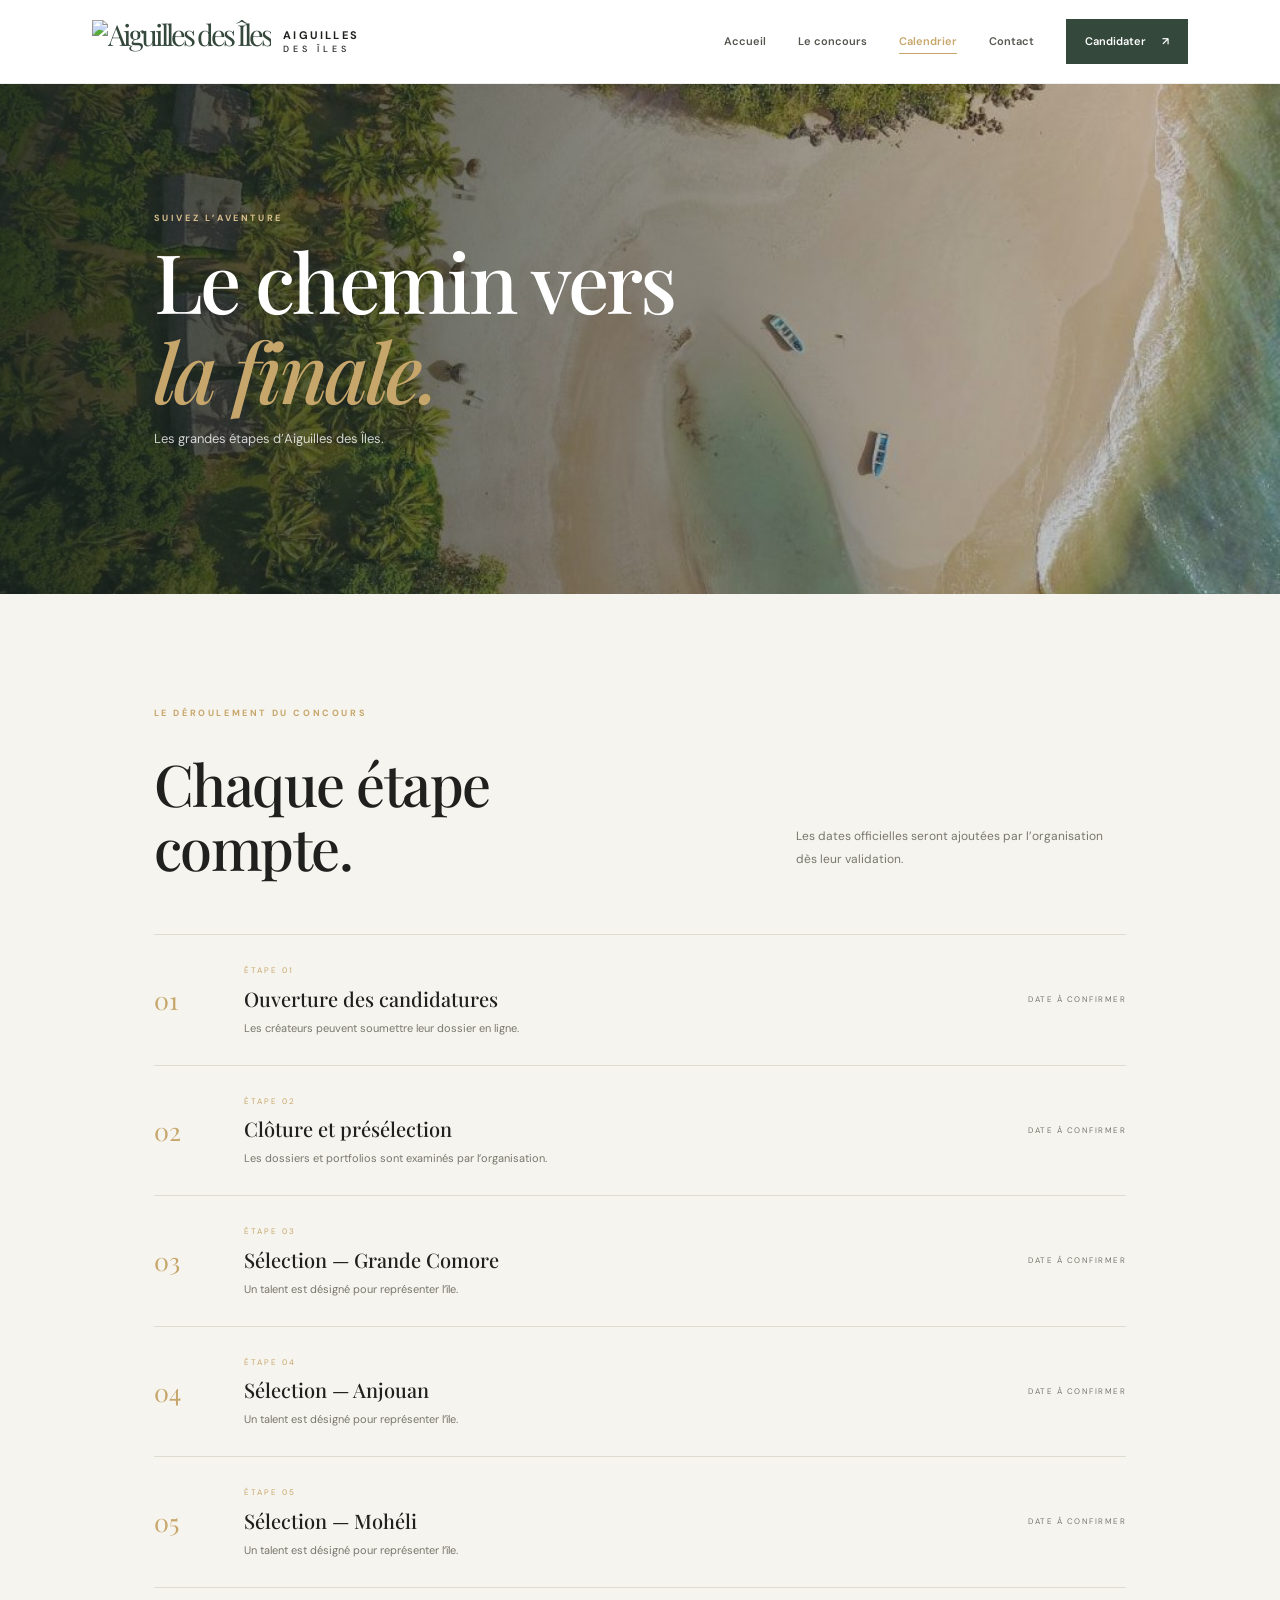
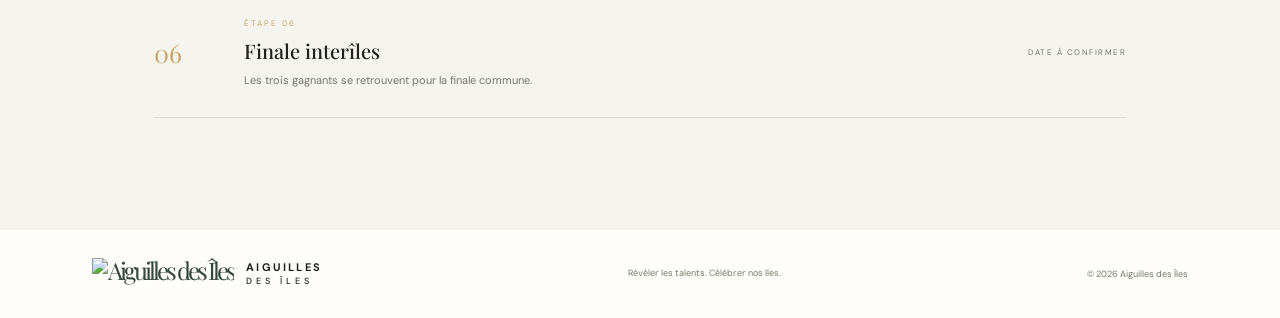
==== calendrier.html @ 20867476 "premier commit" ====
<!DOCTYPE html>
<html lang="fr">
<head>
  <meta charset="UTF-8">
  <meta name="viewport" content="width=device-width, initial-scale=1.0">
  <meta name="description" content="Aiguilles des Îles — Suivez les grandes étapes du concours : ouverture des candidatures, sélections insulaires et finale interîles.">
  <title>Calendrier | Aiguilles des Îles</title>
  <link rel="preconnect" href="https://fonts.googleapis.com">
  <link rel="preconnect" href="https://fonts.gstatic.com" crossorigin>
  <link href="https://fonts.googleapis.com/css2?family=DM+Sans:wght@400;500;600;700&family=Playfair+Display:wght@500;600;700&display=swap" rel="stylesheet">
  <link rel="stylesheet" href="css/styles.css">
  <script src="js/main.js" defer></script>
</head>
<body>
<a href="#main-content" class="skip-link">Aller au contenu principal</a>
<header class="site-header" role="banner">
  <a class="brand" href="index.html" aria-label="Aiguilles des Îles - Accueil">
    <span class="brand-mark" aria-hidden="true"><img src="assets/images/Logo aiguille des îles .png" alt="Aiguilles des Îles"></span>
    <span class="brand-name">AIGUILLES <small>DES ÎLES</small></span>
  </a>
  <button class="menu-toggle" aria-label="Ouvrir le menu" aria-expanded="false" aria-controls="main-nav">
    <span aria-hidden="true"></span><span aria-hidden="true"></span>
  </button>
  <nav class="main-nav" id="main-nav" role="navigation" aria-label="Navigation principale">
    <a href="index.html" data-page="index">Accueil</a>
    <a href="concours.html" data-page="concours">Le concours</a>
    <a href="calendrier.html" data-page="calendrier" aria-current="page">Calendrier</a>
    <a href="contact.html" data-page="contact">Contact</a>
    <a class="nav-cta" href="candidature.html" data-page="candidature">Candidater <span aria-hidden="true">↗</span></a>
  </nav>
</header>
<main id="main-content">
  <section class="page-hero page-hero-calendar" aria-labelledby="page-hero-title">
    <div class="page-hero-content reveal">
      <p class="eyebrow light">SUIVEZ L&rsquo;AVENTURE</p>
      <h1 id="page-hero-title">Le chemin vers<br><em>la finale.</em></h1>
      <p>Les grandes étapes d&rsquo;Aiguilles des Îles.</p>
    </div>
  </section>

  <section class="section-pad journey-page" aria-labelledby="timeline-title">
    <div class="section-kicker reveal">LE DÉROULEMENT DU CONCOURS</div>
    <div class="section-heading reveal">
      <h2 id="timeline-title">Chaque étape<br>compte.</h2>
      <p>Les dates officielles seront ajoutées par l&rsquo;organisation dès leur validation.</p>
    </div>
    <div class="timeline" role="list" aria-label="Étapes du concours">
      <div class="timeline-item reveal" role="listitem">
        <span class="timeline-number" aria-hidden="true">01</span>
        <div>
          <small>ÉTAPE 01</small>
          <h3>Ouverture des candidatures</h3>
          <p>Les créateurs peuvent soumettre leur dossier en ligne.</p>
        </div>
        <span class="timeline-date">DATE À CONFIRMER</span>
      </div>
      <div class="timeline-item reveal" role="listitem">
        <span class="timeline-number" aria-hidden="true">02</span>
        <div>
          <small>ÉTAPE 02</small>
          <h3>Clôture et présélection</h3>
          <p>Les dossiers et portfolios sont examinés par l&rsquo;organisation.</p>
        </div>
        <span class="timeline-date">DATE À CONFIRMER</span>
      </div>
      <div class="timeline-item reveal" role="listitem">
        <span class="timeline-number" aria-hidden="true">03</span>
        <div>
          <small>ÉTAPE 03</small>
          <h3>Sélection — Grande Comore</h3>
          <p>Un talent est désigné pour représenter l&rsquo;île.</p>
        </div>
        <span class="timeline-date">DATE À CONFIRMER</span>
      </div>
      <div class="timeline-item reveal" role="listitem">
        <span class="timeline-number" aria-hidden="true">04</span>
        <div>
          <small>ÉTAPE 04</small>
          <h3>Sélection — Anjouan</h3>
          <p>Un talent est désigné pour représenter l&rsquo;île.</p>
        </div>
        <span class="timeline-date">DATE À CONFIRMER</span>
      </div>
      <div class="timeline-item reveal" role="listitem">
        <span class="timeline-number" aria-hidden="true">05</span>
        <div>
          <small>ÉTAPE 05</small>
          <h3>Sélection — Mohéli</h3>
          <p>Un talent est désigné pour représenter l&rsquo;île.</p>
        </div>
        <span class="timeline-date">DATE À CONFIRMER</span>
      </div>
      <div class="timeline-item reveal" role="listitem">
        <span class="timeline-number" aria-hidden="true">06</span>
        <div>
          <small>ÉTAPE 06</small>
          <h3>Finale interîles</h3>
          <p>Les trois gagnants se retrouvent pour la finale commune.</p>
        </div>
        <span class="timeline-date">DATE À CONFIRMER</span>
      </div>
    </div>
  </section>
</main>
<footer class="site-footer" role="contentinfo">
  <a class="brand footer-brand" href="index.html" aria-label="Aiguilles des Îles - Accueil">
    <span class="brand-mark" aria-hidden="true"><img src="assets/images/Logo aiguille des îles .png" alt="Aiguilles des Îles"></span>
    <span class="brand-name">AIGUILLES <small>DES ÎLES</small></span>
  </a>
  <p>Révéler les talents. Célébrer nos îles.</p>
  <span class="copyright">© <span class="year" aria-live="polite"></span> Aiguilles des Îles</span>
</footer>
</body>
</html>
---- css/styles.css ----
/* ==========================================================================
   Aiguilles des Îles — Styles
   ========================================================================== */

/* --------------------------------------------------------------------------
   CSS Custom Properties (Design Tokens)
   -------------------------------------------------------------------------- */
:root {
  /* Colors */
  --color-ink: #20211e;
  --color-ink-light: #55564f;
  --color-muted: #77776e;
  --color-cream: #f6f4ee;
  --color-paper: #fffefa;
  --color-gold: #c7a66b;
  --color-gold-light: #d8bd8e;
  --color-green: #34483c;
  --color-green-dark: #242b25;
  --color-line: #dedbd1;
  --color-white: #ffffff;
  --color-success-bg: #e5eee6;
  --color-success-text: #2c5739;
  --color-error-bg: #fcecec;
  --color-error-text: #9b2c2c;
  --color-focus: #c7a66b;

  /* Transparent variants */
  --color-ink-07: rgba(32, 33, 30, 0.07);
  --color-ink-12: rgba(32, 33, 30, 0.12);
  --color-white-78: rgba(255, 255, 255, 0.78);
  --color-white-85: rgba(255, 255, 255, 0.85);
  --color-white-97: rgba(255, 255, 255, 0.97);
  --color-green-85: rgba(23, 34, 29, 0.85);
  --color-green-40: rgba(23, 34, 29, 0.40);
  --color-green-15: rgba(23, 34, 29, 0.15);
  --color-white-10: rgba(255, 255, 255, 0.10);
  --color-white-13: rgba(255, 255, 255, 0.13);
  --color-white-21: rgba(255, 255, 255, 0.21);
  --color-white-24: rgba(255, 255, 255, 0.24);
  --color-white-66: rgba(255, 255, 255, 0.66);
  --color-white-bf: rgba(255, 255, 255, 0.75);
  --color-white-c2: rgba(255, 255, 255, 0.76);
  --color-white-c7: rgba(255, 255, 255, 0.78);
  --color-white-db: rgba(255, 255, 255, 0.86);
  --color-white-d9: rgba(255, 255, 255, 0.85);
  --color-black-0d: rgba(0, 0, 0, 0.05);
  --color-black-18: rgba(0, 0, 0, 0.09);
  --color-black-12: rgba(0, 0, 0, 0.07);

  /* Typography */
  --font-serif: "Playfair Display", Georgia, serif;
  --font-sans: "DM Sans", Arial, sans-serif;

  /* Font sizes (clamp for fluid typography) */
  --fs-eyebrow: 9px;
  --fs-body-sm: 10px;
  --fs-body: 11px;
  --fs-body-lg: 12px;
  --fs-lead: 19px;
  --fs-h3: 20px;
  --fs-h2: clamp(39px, 4.5vw, 58px);
  --fs-h1: clamp(55px, 7.2vw, 96px);
  --fs-h1-page: clamp(52px, 6.5vw, 82px);
  --fs-quote: clamp(34px, 4vw, 52px);
  --fs-brand-mark: 29px;
  --fs-brand-mark-footer: 24px;
  --fs-nav: 11px;
  --fs-button: 11px;
  --fs-form-label: 10px;
  --fs-form-input: 11px;
  --fs-copyright: 9px;
  --fs-island-meta: 8px;
  --fs-timeline-number: 25px;
  --fs-values-number: 17px;
  --fs-island-title: 25px;

  /* Spacing */
  --space-xs: 4px;
  --space-sm: 8px;
  --space-md: 12px;
  --space-lg: 16px;
  --space-xl: 20px;
  --space-2xl: 24px;
  --space-3xl: 32px;
  --space-4xl: 40px;
  --space-5xl: 48px;
  --space-6xl: 56px;
  --space-7xl: 72px;
  --space-8xl: 80px;
  --space-9xl: 96px;
  --space-10xl: 112px;

  /* Layout */
  --header-height: 84px;
  --header-height-mobile: 76px;
  --container-padding: 7.2%;
  --container-padding-mobile: 5%;
  --section-padding: 112px 12%;
  --section-padding-mobile: 85px 8%;
  --max-content-width: 680px;
  --max-page-hero-width: 650px;

  /* Transitions */
  --transition-fast: 0.2s ease;
  --transition-base: 0.25s ease;
  --transition-slow: 0.3s ease;
  --transition-reveal: 0.8s cubic-bezier(0.2, 0.7, 0.2, 1);
  --transition-image: 0.7s ease;

  /* Shadows */
  --shadow-sm: 0 2px 8px var(--color-black-0d);
  --shadow-md: 0 5px 25px var(--color-black-0d);
  --shadow-lg: 0 9px 20px var(--color-black-12);
  --shadow-nav: 0 12px 18px var(--color-black-12);

  /* Border radius */
  --radius-none: 0;
  --radius-sm: 4px;

  /* Z-index */
  --z-header: 1000;
  --z-menu-toggle: 1001;
  --z-modal: 2000;
}

/* --------------------------------------------------------------------------
   Reset & Base
   -------------------------------------------------------------------------- */
*, *::before, *::after {
  box-sizing: border-box;
}

html {
  scroll-behavior: smooth;
  scroll-padding-top: var(--header-height);
  -webkit-text-size-adjust: 100%;
}

@media (prefers-reduced-motion: reduce) {
  html {
    scroll-behavior: auto;
  }
}

body {
  margin: 0;
  color: var(--color-ink);
  background: var(--color-paper);
  font-family: var(--font-sans);
  font-size: var(--fs-body);
  line-height: 1.6;
  -webkit-font-smoothing: antialiased;
  -moz-osx-font-smoothing: grayscale;
}

img {
  max-width: 100%;
  height: auto;
  display: block;
}

a {
  color: inherit;
  text-decoration: none;
}

button {
  font-family: inherit;
  font-size: inherit;
}

input, select, textarea {
  font-family: inherit;
  font-size: inherit;
}

/* Focus styles for accessibility */
:focus-visible {
  outline: 2px solid var(--color-focus);
  outline-offset: 2px;
}

/* Skip link for accessibility */
.skip-link {
  position: absolute;
  top: -100%;
  left: 50%;
  transform: translateX(-50%);
  padding: var(--space-md) var(--space-xl);
  background: var(--color-ink);
  color: var(--color-white);
  font-weight: 600;
  z-index: 10000;
  border-radius: var(--radius-sm);
}

.skip-link:focus {
  top: var(--space-md);
}

/* --------------------------------------------------------------------------
   Typography Utilities
   -------------------------------------------------------------------------- */
.eyebrow, .section-kicker {
  font-size: var(--fs-eyebrow);
  letter-spacing: 2.6px;
  font-weight: 700;
  color: var(--color-gold);
  text-transform: uppercase;
  margin: 0 0 var(--space-sm);
}

.eyebrow.light, .section-kicker.light {
  color: var(--color-gold-light);
}

h1, h2, h3, h4, h5, h6 {
  font-family: var(--font-serif);
  font-weight: 500;
  line-height: 1.1;
  margin: 0;
}

h1 { font-size: var(--fs-h1); letter-spacing: -2.8px; }
h2 { font-size: var(--fs-h2); letter-spacing: -1.5px; margin: var(--space-md) 0; }
h3 { font-size: var(--fs-h3); }

h1 em, h2 em, h3 em, blockquote em {
  color: var(--color-gold);
  font-weight: 500;
  font-style: italic;
}

.lead {
  color: var(--color-ink);
  font: 500 var(--fs-lead)/1.6 var(--font-serif);
  margin-top: 0;
}

p {
  margin: 0 0 var(--space-lg);
  line-height: 1.9;
}

small {
  font-size: var(--fs-body-sm);
  line-height: 1.5;
}

.text-link {
  display: inline-block;
  font-size: var(--fs-nav);
  font-weight: 700;
  padding-bottom: 8px;
  border-bottom: 1px solid currentColor;
  transition: color var(--transition-base);
}

.text-link span {
  margin-left: 12px;
  transition: transform var(--transition-base);
}

.text-link:hover span {
  transform: translateX(4px);
}

.light-link { color: var(--color-white); }
.dark-link { color: var(--color-green); margin-top: var(--space-lg); }

/* --------------------------------------------------------------------------
   Buttons
   -------------------------------------------------------------------------- */
.button {
  display: inline-flex;
  align-items: center;
  justify-content: center;
  gap: var(--space-sm);
  padding: 17px 22px;
  border: 0;
  font: 600 var(--fs-button) var(--font-sans);
  cursor: pointer;
  transition: transform var(--transition-base), background var(--transition-base), box-shadow var(--transition-base);
  white-space: nowrap;
}

.button:hover {
  transform: translateY(-3px);
  box-shadow: var(--shadow-lg);
}

.button:active {
  transform: translateY(0);
}

.button-gold {
  background: var(--color-gold);
  color: #201f1a;
}

.button-gold:hover {
  background: var(--color-gold-light);
}

.button-dark {
  background: var(--color-green);
  color: var(--color-white);
}

.button-dark:hover {
  background: #2d3d34;
}

.button:disabled {
  opacity: 0.5;
  cursor: not-allowed;
  transform: none;
}

/* --------------------------------------------------------------------------
   Layout Components
   -------------------------------------------------------------------------- */
.section-pad {
  padding: var(--section-padding);
}

.container {
  width: 100%;
  max-width: 1200px;
  margin: 0 auto;
  padding: 0 var(--container-padding);
}

/* --------------------------------------------------------------------------
   Header / Navigation
   -------------------------------------------------------------------------- */
.site-header {
  height: var(--header-height);
  padding: 0 var(--container-padding);
  display: flex;
  align-items: center;
  justify-content: space-between;
  background: var(--color-white-97);
  backdrop-filter: blur(12px);
  position: fixed;
  top: 0;
  left: 0;
  right: 0;
  z-index: var(--z-header);
  border-bottom: 1px solid var(--color-ink-07);
  transition: box-shadow var(--transition-slow);
}

.site-header.scrolled {
  box-shadow: var(--shadow-md);
}

.brand {
  display: flex;
  align-items: center;
  gap: 12px;
  flex-shrink: 0;
}

.brand-mark {
  font: var(--fs-brand-mark) var(--font-serif);
  letter-spacing: -3px;
  color: var(--color-green);
  line-height: 1;
}

.brand-mark img {
  height: 44px;
  width: auto;
  display: block;
}

.brand-mark span {
  color: var(--color-gold);
  font-size: 17px;
  vertical-align: top;
  margin: 0 2px;
}

.brand-name {
  font-size: 11px;
  font-weight: 700;
  letter-spacing: 2.2px;
  line-height: 1.5;
}

.brand-name small {
  display: block;
  font-size: 9px;
  font-weight: 500;
  letter-spacing: 4px;
}

.main-nav {
  display: flex;
  align-items: center;
  gap: 32px;
  font-size: var(--fs-nav);
  font-weight: 600;
  color: var(--color-ink-light);
}

.main-nav a:not(.nav-cta) {
  transition: color var(--transition-base);
  position: relative;
}

.main-nav a:not(.nav-cta)::after {
  content: '';
  position: absolute;
  bottom: -4px;
  left: 0;
  width: 0;
  height: 1px;
  background: var(--color-gold);
  transition: width var(--transition-base);
}

.main-nav a:hover:not(.nav-cta),
.main-nav a.active:not(.nav-cta) {
  color: var(--color-gold);
}

.main-nav a:hover:not(.nav-cta)::after,
.main-nav a.active:not(.nav-cta)::after {
  width: 100%;
}

.nav-cta {
  background: var(--color-green);
  color: var(--color-white);
  padding: 14px 19px;
  border-radius: var(--radius-none);
  transition: background var(--transition-base), transform var(--transition-base), box-shadow var(--transition-base);
}

.nav-cta:hover {
  background: #2d3d34;
  transform: translateY(-2px);
  box-shadow: var(--shadow-sm);
}

.nav-cta span,
.button span {
  margin-left: 13px;
}

/* Menu toggle */
.menu-toggle {
  display: none;
  border: 0;
  background: none;
  padding: 8px;
  cursor: pointer;
  position: relative;
  z-index: var(--z-menu-toggle);
}

.menu-toggle span {
  display: block;
  width: 24px;
  height: 1.5px;
  background: var(--color-ink);
  margin: 6px 0;
  transition: all 0.3s cubic-bezier(0.4, 0, 0.2, 1);
  transform-origin: center;
}

.menu-toggle.active span:first-child {
  transform: translateY(7.5px) rotate(45deg);
}

.menu-toggle.active span:nth-child(2) {
  opacity: 0;
  transform: scaleX(0);
}

.menu-toggle.active span:last-child {
  transform: translateY(-7.5px) rotate(-45deg);
}

main {
  padding-top: var(--header-height);
}

/* --------------------------------------------------------------------------
   Hero Sections
   -------------------------------------------------------------------------- */
.hero {
  min-height: 690px;
  height: calc(100vh - var(--header-height));
  max-height: 900px;
  position: relative;
  display: flex;
  align-items: center;
  overflow: hidden;
  background: #26352d;
  color: var(--color-white);
}

.hero-home {
  background-image: linear-gradient(90deg, var(--color-green-85), var(--color-green-40) 48%, var(--color-green-15)), url("../assets/images/photo_accueil.jpg");
  background-size: cover;
  background-position: center 38%;
  background-attachment: fixed;
}

.hero-content {
  position: relative;
  z-index: 1;
  width: min(var(--max-content-width), 80%);
  margin-left: 12%;
  padding: 70px 0;
}

.hero h1 {
  margin: 28px 0 23px;
}

.hero-intro {
  max-width: 435px;
  color: var(--color-white-c7);
  font-size: 14px;
  line-height: 1.9;
}

.hero-actions {
  display: flex;
  align-items: center;
  gap: 30px;
  margin-top: 38px;
  flex-wrap: wrap;
}

.hero-note {
  position: absolute;
  left: var(--container-padding);
  bottom: 37px;
  display: flex;
  align-items: center;
  gap: 12px;
  font-size: 8px;
  letter-spacing: 2px;
  color: var(--color-white-bf);
}

.note-line {
  width: 40px;
  height: 1px;
  background: var(--color-gold);
}

.hero-index {
  position: absolute;
  right: var(--container-padding);
  bottom: 35px;
  font: 18px var(--font-serif);
}

.hero-index span {
  color: var(--color-gold);
  margin: 0 6px;
}

.scroll-cue {
  position: absolute;
  right: var(--container-padding);
  top: 50%;
  transform: translateY(-50%);
  writing-mode: vertical-rl;
  font-size: 8px;
  letter-spacing: 2px;
  color: var(--color-white-c2);
}

.scroll-cue span {
  color: var(--color-gold);
  font-size: 16px;
  margin-top: 10px;
  display: block;
}

/* Page Hero */
.page-hero {
  height: 510px;
  min-height: 430px;
  display: flex;
  align-items: center;
  position: relative;
  background-size: cover;
  background-position: center;
  color: var(--color-white);
}

.page-hero::before {
  content: "";
  position: absolute;
  inset: 0;
  background: linear-gradient(90deg, var(--color-green-85), var(--color-green-40) 65%, var(--color-green-15));
}

.page-hero-content {
  position: relative;
  margin-left: 12%;
  max-width: var(--max-page-hero-width);
}

.page-hero h1 {
  font-size: var(--fs-h1-page);
}

.page-hero-content > p:last-child {
  font-size: 13px;
  color: var(--color-white-c7);
  margin-top: var(--space-md);
}

/* Page Hero Backgrounds */
.page-hero-fashion {
  background-image: url("../assets/images/grand-comore.jpg");
}

.page-hero-calendar {
  background-image: url("../assets/images/moheli.jpg");
}

.page-hero-application {
  background-image: url("../assets/images/photo_accueil.jpg");
}

.page-hero-contact {
  background-image: url("../assets/images/anjouan.webp");
}

/* --------------------------------------------------------------------------
   Intro / Vision Section
   -------------------------------------------------------------------------- */
.intro {
  background: var(--color-cream);
}

.intro-grid {
  display: grid;
  grid-template-columns: 1fr 1fr;
  gap: 9%;
  margin-top: 25px;
  align-items: start;
}

.intro-copy {
  padding-top: 14px;
  color: var(--color-muted);
  font-size: 13px;
  line-height: 1.9;
}

.values-row {
  display: grid;
  grid-template-columns: repeat(3, 1fr);
  border-top: 1px solid var(--color-line);
  margin-top: 75px;
  padding-top: 25px;
  gap: 20px;
}

.values-row > div {
  display: grid;
  grid-template-columns: 35px 1fr;
  align-items: center;
  gap: 12px;
}

.values-row span {
  grid-row: span 2;
  color: var(--color-gold);
  font: var(--fs-values-number) var(--font-serif);
}

.values-row strong {
  font: 500 17px var(--font-serif);
}

.values-row small {
  color: var(--color-muted);
  font-size: 10px;
  margin-top: 4px;
}

/* --------------------------------------------------------------------------
   Islands Section
   -------------------------------------------------------------------------- */
.islands {
  background: var(--color-paper);
}

.section-heading {
  display: flex;
  justify-content: space-between;
  align-items: end;
  gap: 40px;
  margin-bottom: 45px;
}

.section-heading p {
  max-width: 330px;
  color: var(--color-muted);
  font-size: 12px;
  line-height: 1.9;
  margin-bottom: 8px;
}

.island-grid {
  display: grid;
  grid-template-columns: repeat(3, 1fr);
  gap: 25px;
  align-items: start;
}

.island-offset {
  margin-top: 55px;
}

.island-photo {
  height: 340px;
  background-size: cover;
  background-position: center;
  filter: saturate(0.75);
  transition: transform var(--transition-image), filter var(--transition-image);
}

.island-card {
  overflow: hidden;
}

.island-card:hover .island-photo {
  transform: scale(1.035);
  filter: saturate(1);
}

.photo-grand {
  background-image: url("../assets/images/grand-comore.jpg");
}

.photo-anjouan {
  background-image: url("../assets/images/anjouan.webp");
}

.photo-moheli {
  background-image: url("../assets/images/moheli.jpg");
}

.island-meta {
  display: flex;
  justify-content: space-between;
  color: var(--color-gold);
  font-size: var(--fs-island-meta);
  letter-spacing: 1.8px;
  margin-top: 20px;
}

.island-meta span:last-child {
  color: var(--color-muted);
}

.island-card h3 {
  font: 500 var(--fs-island-title) var(--font-serif);
  margin: 12px 0 7px;
}

.island-card p {
  font-size: 11px;
  line-height: 1.7;
  color: var(--color-muted);
  margin: 0;
}

/* --------------------------------------------------------------------------
   Quote Band
   -------------------------------------------------------------------------- */
.quote-band {
  padding: 95px 20px;
  background: var(--color-green);
  color: var(--color-white);
  text-align: center;
}

.quote-mark {
  font: 80px/0.6 var(--font-serif);
  color: var(--color-gold);
  line-height: 0.6;
}

.quote-band blockquote {
  margin: 24px 0;
  font: 500 var(--fs-quote)/1.2 var(--font-serif);
}

.quote-band > span {
  font-size: 8px;
  letter-spacing: 3px;
  color: #c9c8bd;
  display: block;
}

/* --------------------------------------------------------------------------
   Home CTA
   -------------------------------------------------------------------------- */
.home-cta {
  display: flex;
  justify-content: space-between;
  align-items: center;
  gap: 30px;
  flex-wrap: wrap;
}

.home-cta > div {
  flex: 1;
  min-width: 280px;
}

/* --------------------------------------------------------------------------
   Story Section (Concours page)
   -------------------------------------------------------------------------- */
.story-section {
  background: var(--color-cream);
}

/* --------------------------------------------------------------------------
   Requirements Section (Concours page)
   -------------------------------------------------------------------------- */
.requirements {
  display: grid;
  grid-template-columns: 1fr 1fr;
  padding: 0;
  background: var(--color-green-dark);
  color: var(--color-white);
}

.requirements-image {
  min-height: 610px;
  background: url("../assets/images/anjouan.webp") center/cover;
}

.requirements-content {
  padding: 95px 13% 80px 10%;
}

.requirements-content h2 {
  margin-top: 25px;
}

.requirements-content > p {
  color: var(--color-white-db);
  font-size: 12px;
  line-height: 1.9;
  margin: 24px 0;
}

.check-list {
  list-style: none;
  padding: 0;
  margin: 28px 0 35px;
}

.check-list li {
  padding: 12px 0;
  border-bottom: 1px solid var(--color-white-10);
  font-size: 11px;
  color: var(--color-white-db);
  display: flex;
  align-items: flex-start;
  gap: 12px;
}

.check-list li span {
  color: var(--color-gold);
  flex-shrink: 0;
  margin-top: 2px;
}

/* --------------------------------------------------------------------------
   Final Section (Concours page)
   -------------------------------------------------------------------------- */
.final-section {
  background: var(--color-paper);
}

/* --------------------------------------------------------------------------
   Journey / Calendar Page
   -------------------------------------------------------------------------- */
.journey-page {
  background: var(--color-cream);
}

.journey-page .section-heading {
  align-items: end;
  margin: 20px 0 55px;
}

.journey-page .section-heading h2 {
  margin-bottom: 0;
}

.timeline {
  border-top: 1px solid var(--color-line);
}

.timeline-item {
  display: grid;
  grid-template-columns: 65px 1fr auto;
  gap: 25px;
  align-items: center;
  padding: 26px 0;
  border-bottom: 1px solid var(--color-line);
}

.timeline-number {
  font: var(--fs-timeline-number) var(--font-serif);
  color: var(--color-gold);
}

.timeline-item small {
  color: var(--color-gold);
  font-size: 8px;
  letter-spacing: 2px;
}

.timeline-item h3 {
  font: 500 20px var(--font-serif);
  margin: 6px 0;
}

.timeline-item p {
  font-size: 11px;
  color: var(--color-muted);
  margin: 0;
}

.timeline-date {
  font-size: 8px;
  letter-spacing: 1.5px;
  color: var(--color-muted);
  white-space: nowrap;
}

/* --------------------------------------------------------------------------
   Application / Candidature Page
   -------------------------------------------------------------------------- */
.application {
  background: var(--color-paper);
  display: grid;
  grid-template-columns: 0.8fr 1.2fr;
  gap: 9%;
}

.application-heading {
  align-self: start;
}

.application-heading > p {
  font-size: 12px;
  line-height: 1.9;
  color: var(--color-muted);
  max-width: 300px;
}

.application-reminder {
  margin-top: 45px;
  padding: 22px;
  background: var(--color-cream);
  max-width: 320px;
}

.application-reminder strong {
  font: 500 18px var(--font-serif);
  display: block;
  margin-bottom: var(--space-xs);
}

.application-reminder p {
  font-size: 11px;
  color: var(--color-muted);
  line-height: 1.8;
  margin: 0;
}

.application-form,
.contact-form {
  background: var(--color-cream);
  padding: 35px;
}

.form-topline {
  display: flex;
  justify-content: space-between;
  padding-bottom: 20px;
  border-bottom: 1px solid var(--color-line);
  margin-bottom: 25px;
  color: var(--color-gold);
  font-size: 8px;
  letter-spacing: 1.8px;
  font-weight: 700;
}

.form-grid {
  display: grid;
  grid-template-columns: 1fr 1fr;
  gap: 19px 16px;
}

.form-grid label,
.contact-form label {
  display: flex;
  flex-direction: column;
  gap: 9px;
  font-size: var(--fs-form-label);
  font-weight: 700;
  color: #53544c;
}

.form-grid .full {
  grid-column: 1 / -1;
}

input, select, textarea {
  width: 100%;
  border: 1px solid var(--color-line);
  border-radius: var(--radius-none);
  background: var(--color-paper);
  padding: 13px 12px;
  color: var(--color-ink);
  font: var(--fs-form-input) var(--font-sans);
  outline: none;
  transition: border-color var(--transition-base), box-shadow var(--transition-base);
}

input:focus, select:focus, textarea:focus {
  border-color: var(--color-focus);
  box-shadow: 0 0 0 3px rgba(199, 166, 107, 0.2);
}

input:invalid:not(:placeholder-shown),
select:invalid:not(:placeholder-shown),
textarea:invalid:not(:placeholder-shown) {
  border-color: var(--color-error-text);
}

textarea {
  resize: vertical;
  min-height: 100px;
}

.upload-label small {
  font-weight: 400;
  color: var(--color-muted);
  line-height: 1.5;
  margin-top: 4px;
  display: block;
}

input[type="file"] {
  padding: 10px;
}

.consent {
  display: flex;
  gap: 10px;
  align-items: center;
  margin: 25px 0;
  color: var(--color-muted);
  font-size: 10px;
}

.consent input {
  width: auto;
  accent-color: var(--color-green);
}

.form-disclaimer {
  color: #8a887e;
  font-size: 9px;
  line-height: 1.6;
  margin: 17px 0 0;
}

.form-message {
  display: none;
  padding: 14px;
  margin-top: 18px;
  background: var(--color-success-bg);
  color: var(--color-success-text);
  font-size: 11px;
  line-height: 1.6;
  border-radius: var(--radius-sm);
}

.form-message.show {
  display: block;
}

.form-message.error {
  background: var(--color-error-bg);
  color: var(--color-error-text);
}

/* --------------------------------------------------------------------------
   Contact Page
   -------------------------------------------------------------------------- */
.contact-page {
  display: grid;
  grid-template-columns: 1fr 1fr;
  gap: 10%;
  background: var(--color-paper);
}

.contact-intro > p {
  max-width: 400px;
  color: var(--color-muted);
  font-size: 13px;
  line-height: 1.9;
}

.contact-details {
  margin-top: 45px;
  border-top: 1px solid var(--color-line);
}

.contact-details div {
  padding: 19px 0;
  border-bottom: 1px solid var(--color-line);
}

.contact-details span {
  display: block;
  font-size: 8px;
  letter-spacing: 2px;
  color: var(--color-gold);
  margin-bottom: 9px;
}

.contact-details a,
.contact-details p {
  font: 500 16px var(--font-serif);
  margin: 0;
}

.contact-details a:hover {
  color: var(--color-gold);
}

.edit-note {
  display: block;
  margin-top: 20px;
  color: #98958a;
  font-size: 9px;
}

.contact-form {
  display: flex;
  flex-direction: column;
  gap: 18px;
}

.contact-form .form-topline {
  margin-bottom: 4px;
}

.contact-form .button {
  align-self: flex-start;
}

/* --------------------------------------------------------------------------
   Footer
   -------------------------------------------------------------------------- */
.site-footer {
  padding: 28px var(--container-padding);
  display: flex;
  align-items: center;
  justify-content: space-between;
  gap: 20px;
  background: var(--color-paper);
  flex-wrap: wrap;
}

.footer-brand .brand-mark {
  font-size: var(--fs-brand-mark-footer);
}

.footer-brand .brand-mark img {
  height: 32px;
  width: auto;
  display: block;
}

.site-footer p,
.copyright {
  font-size: var(--fs-copyright);
  color: var(--color-muted);
  margin: 0;
}

/* --------------------------------------------------------------------------
   Reveal Animations
   -------------------------------------------------------------------------- */
.reveal {
  opacity: 0;
  transform: translateY(26px);
  transition: opacity var(--transition-reveal), transform var(--transition-reveal);
}

.reveal.visible {
  opacity: 1;
  transform: translateY(0);
}

.hero-content.reveal {
  transition-delay: 0.15s;
}

/* Staggered reveal for list items */
.check-list li.reveal:nth-child(1) { transition-delay: 0.05s; }
.check-list li.reveal:nth-child(2) { transition-delay: 0.1s; }
.check-list li.reveal:nth-child(3) { transition-delay: 0.15s; }
.check-list li.reveal:nth-child(4) { transition-delay: 0.2s; }

.timeline-item.reveal:nth-child(1) { transition-delay: 0.05s; }
.timeline-item.reveal:nth-child(2) { transition-delay: 0.1s; }
.timeline-item.reveal:nth-child(3) { transition-delay: 0.15s; }
.timeline-item.reveal:nth-child(4) { transition-delay: 0.2s; }
.timeline-item.reveal:nth-child(5) { transition-delay: 0.25s; }
.timeline-item.reveal:nth-child(6) { transition-delay: 0.3s; }

.island-card.reveal:nth-child(1) { transition-delay: 0.05s; }
.island-card.reveal:nth-child(2) { transition-delay: 0.15s; }
.island-card.reveal:nth-child(3) { transition-delay: 0.25s; }

.values-row > div.reveal:nth-child(1) { transition-delay: 0.05s; }
.values-row > div.reveal:nth-child(2) { transition-delay: 0.1s; }
.values-row > div.reveal:nth-child(3) { transition-delay: 0.15s; }

@media (prefers-reduced-motion: reduce) {
  *, *::before, *::after {
    scroll-behavior: auto !important;
    transition-duration: 0.01ms !important;
    animation-duration: 0.01ms !important;
  }

  .reveal {
    opacity: 1;
    transform: none;
  }
}

/* --------------------------------------------------------------------------
   Responsive
   -------------------------------------------------------------------------- */
@media (max-width: 1024px) {
  .requirements-content {
    padding: 85px 10% 70px;
  }
}

@media (max-width: 900px) {
  .site-header {
    padding: 0 var(--container-padding-mobile);
    height: var(--header-height-mobile);
  }

  .main-nav {
    position: absolute;
    top: var(--header-height-mobile);
    left: 0;
    right: 0;
    background: var(--color-paper);
    padding: 0 var(--container-padding);
    flex-direction: column;
    align-items: stretch;
    gap: 0;
    box-shadow: var(--shadow-nav);
    max-height: 0;
    overflow: hidden;
    opacity: 0;
    transition: max-height 0.4s cubic-bezier(0.4, 0, 0.2, 1), opacity 0.3s ease, padding 0.4s cubic-bezier(0.4, 0, 0.2, 1);
    padding-top: 0;
    padding-bottom: 0;
  }

  .main-nav.open {
    max-height: 400px;
    opacity: 1;
    padding-top: 22px;
    padding-bottom: 22px;
  }

  .main-nav a {
    padding: 14px 0;
    opacity: 0;
    transform: translateX(-20px);
    transition: opacity 0.3s ease, transform 0.3s ease, color var(--transition-base);
  }

  .main-nav.open a {
    opacity: 1;
    transform: translateX(0);
  }

  .main-nav.open a:nth-child(1) { transition-delay: 0.1s; }
  .main-nav.open a:nth-child(2) { transition-delay: 0.15s; }
  .main-nav.open a:nth-child(3) { transition-delay: 0.2s; }
  .main-nav.open a:nth-child(4) { transition-delay: 0.25s; }
  .main-nav.open a:nth-child(5) { transition-delay: 0.3s; }

  .main-nav .nav-cta {
    padding: 14px;
    text-align: center;
    margin-top: 10px;
    opacity: 0;
    transform: translateX(-20px);
    transition: opacity 0.3s ease 0.35s, transform 0.3s ease 0.35s, background var(--transition-base);
  }

  .main-nav.open .nav-cta {
    opacity: 1;
    transform: translateX(0);
  }

  .menu-toggle {
    display: block;
    z-index: var(--z-menu-toggle);
  }

  main {
    padding-top: var(--header-height-mobile);
  }

  .hero {
    min-height: 620px;
    height: calc(100vh - var(--header-height-mobile));
  }

  .hero-content {
    margin-left: 8%;
  }

  .section-pad {
    padding: var(--section-padding-mobile);
  }

  .requirements-content {
    padding: 75px 9%;
  }
}

@media (max-width: 768px) {
  .hero-note {
    left: 8%;
    font-size: 7px;
  }

  .hero-index {
    right: 8%;
  }

  .scroll-cue {
    right: 8%;
  }
}

@media (max-width: 650px) {
  .hero {
    min-height: 650px;
    background-attachment: scroll;
    background-position: 58% center;
  }

  .hero-content {
    width: 84%;
    margin-left: 8%;
  }

  .hero h1, .page-hero h1 {
    font-size: 57px;
  }

  .hero-actions {
    align-items: flex-start;
    flex-direction: column;
    gap: 23px;
  }

  .hero-note {
    left: 8%;
    font-size: 7px;
  }

  .scroll-cue {
    display: none;
  }

  .intro-grid,
  .requirements,
  .application,
  .contact-page {
    grid-template-columns: 1fr;
  }

  .intro-grid {
    gap: 10px;
  }

  .values-row {
    grid-template-columns: 1fr;
    gap: 20px;
    margin-top: 45px;
  }

  .values-row > div {
    grid-template-columns: 35px 1fr;
    gap: 12px;
    padding: var(--space-md);
    background: var(--color-cream);
    border-radius: var(--radius-sm);
  }

  .section-heading {
    display: block;
  }

  .section-heading p {
    margin-top: 20px;
  }

  .island-grid {
    grid-template-columns: 1fr;
    gap: 35px;
  }

  .island-offset {
    margin-top: 0;
  }

  .island-photo {
    height: 390px;
  }

  .page-hero {
    height: 440px;
  }

  .page-hero-content {
    margin-left: 8%;
    width: 84%;
  }

  .timeline-item {
    grid-template-columns: 42px 1fr;
    gap: 15px;
  }

  .timeline-date {
    grid-column: 2;
    margin-top: -8px;
  }

  .requirements-image {
    min-height: 390px;
  }

  .requirements-content {
    padding: 65px 8%;
  }

  .form-grid {
    grid-template-columns: 1fr;
  }

  .form-grid .full {
    grid-column: auto;
  }

  .application-form,
  .contact-form {
    padding: 23px 18px;
  }

  .contact-page {
    gap: 50px;
  }

  .home-cta {
    display: block;
    text-align: center;
  }

  .home-cta .button {
    margin-top: 20px;
  }

  .site-footer {
    flex-wrap: wrap;
    padding: 25px 8%;
  }

  .site-footer p {
    order: 3;
    width: 100%;
    margin: 0;
  }
}

/* --------------------------------------------------------------------------
   Print Styles
   -------------------------------------------------------------------------- */
@media print {
  .site-header,
  .menu-toggle,
  .hero-note,
  .hero-index,
  .scroll-cue,
  .button,
  .form-disclaimer,
  .application-form,
  .contact-form,
  .site-footer {
    display: none !important;
  }

  main {
    padding-top: 0;
  }

  .hero {
    min-height: auto;
    height: auto;
    background-attachment: scroll;
    color: var(--color-ink);
    background: var(--color-paper);
    page-break-inside: avoid;
  }

  .hero-home {
    background-image: none;
  }

  .page-hero {
    height: auto;
    min-height: auto;
    background-image: none !important;
    color: var(--color-ink);
    background: var(--color-paper);
  }

  .page-hero::before {
    display: none;
  }

  a {
    text-decoration: underline;
  }

  a[href^="http"]::after {
    content: " (" attr(href) ")";
    font-size: 0.8em;
    color: var(--color-muted);
  }
}
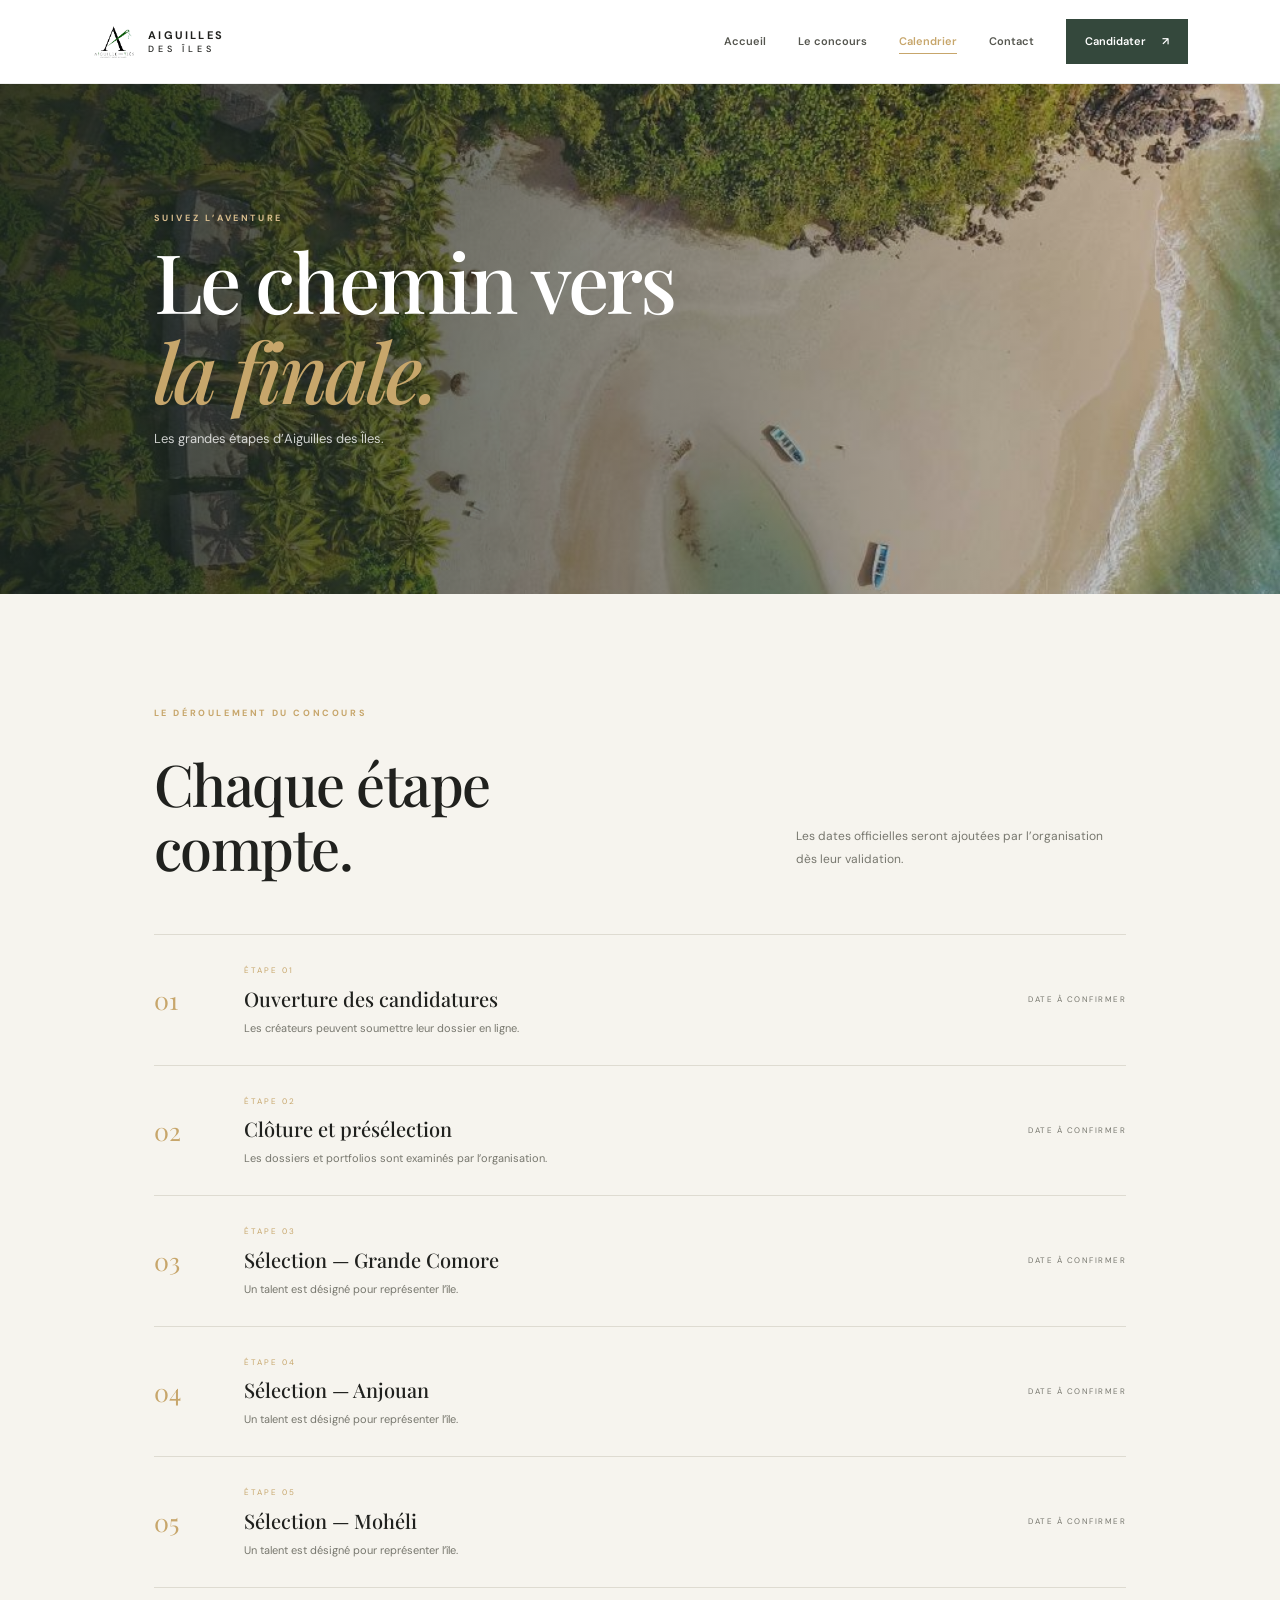
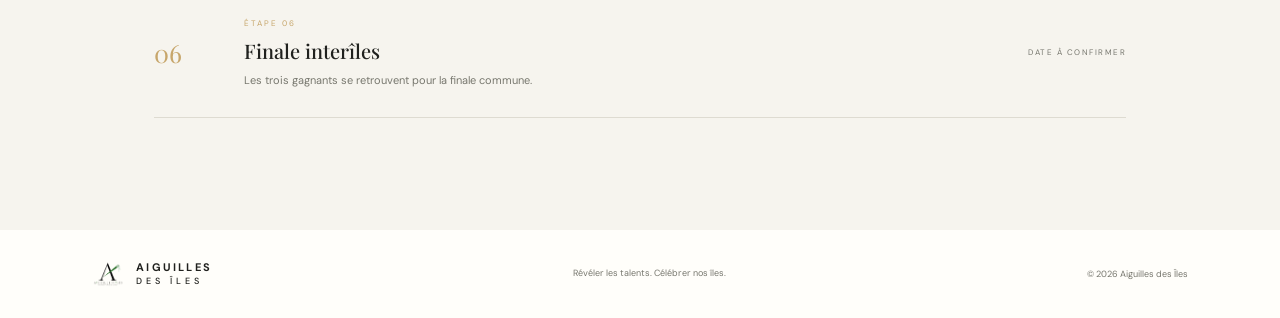
==== commit fef80c4f: "deuxieme commit" ====
--- a/calendrier.html
+++ b/calendrier.html
@@ -15,7 +15,7 @@
 <a href="#main-content" class="skip-link">Aller au contenu principal</a>
 <header class="site-header" role="banner">
   <a class="brand" href="index.html" aria-label="Aiguilles des Îles - Accueil">
-    <span class="brand-mark" aria-hidden="true"><img src="assets/images/Logo aiguille des îles .png" alt="Aiguilles des Îles"></span>
+    <span class="brand-mark" aria-hidden="true"><img src="assets/images/logo-aiguilles-iles.png" alt="Aiguilles des Îles"></span>
     <span class="brand-name">AIGUILLES <small>DES ÎLES</small></span>
   </a>
   <button class="menu-toggle" aria-label="Ouvrir le menu" aria-expanded="false" aria-controls="main-nav">
@@ -104,7 +104,7 @@
 </main>
 <footer class="site-footer" role="contentinfo">
   <a class="brand footer-brand" href="index.html" aria-label="Aiguilles des Îles - Accueil">
-    <span class="brand-mark" aria-hidden="true"><img src="assets/images/Logo aiguille des îles .png" alt="Aiguilles des Îles"></span>
+    <span class="brand-mark" aria-hidden="true"><img src="assets/images/logo-aiguilles-iles.png" alt="Aiguilles des Îles"></span>
     <span class="brand-name">AIGUILLES <small>DES ÎLES</small></span>
   </a>
   <p>Révéler les talents. Célébrer nos îles.</p>
--- a/css/styles.css
+++ b/css/styles.css
@@ -594,6 +594,7 @@
   position: relative;
   background-size: cover;
   background-position: center;
+  background-attachment: fixed;
   color: var(--color-white);
 }
 
@@ -729,6 +730,7 @@
   height: 340px;
   background-size: cover;
   background-position: center;
+  background-attachment: fixed;
   filter: saturate(0.75);
   transition: transform var(--transition-image), filter var(--transition-image);
 }
@@ -1065,6 +1067,13 @@
 
 input[type="file"] {
   padding: 10px;
+}
+
+/* Fix date input on mobile - ensure it doesn't overflow */
+input[type="date"] {
+  min-width: 0;
+  overflow: hidden;
+  text-overflow: ellipsis;
 }
 
 .consent {
@@ -1402,6 +1411,11 @@
     display: none;
   }
 
+  .page-hero,
+  .island-photo {
+    background-attachment: scroll;
+  }
+
   .intro-grid,
   .requirements,
   .application,
@@ -1486,6 +1500,21 @@
   .application-form,
   .contact-form {
     padding: 23px 18px;
+  }
+
+  /* Mobile form fixes - prevent overflow */
+  input, select, textarea {
+    max-width: 100%;
+    box-sizing: border-box;
+  }
+
+  input[type="date"] {
+    max-width: 100%;
+  }
+
+  /* Ensure file inputs don't overflow */
+  input[type="file"] {
+    max-width: 100%;
   }
 
   .contact-page {
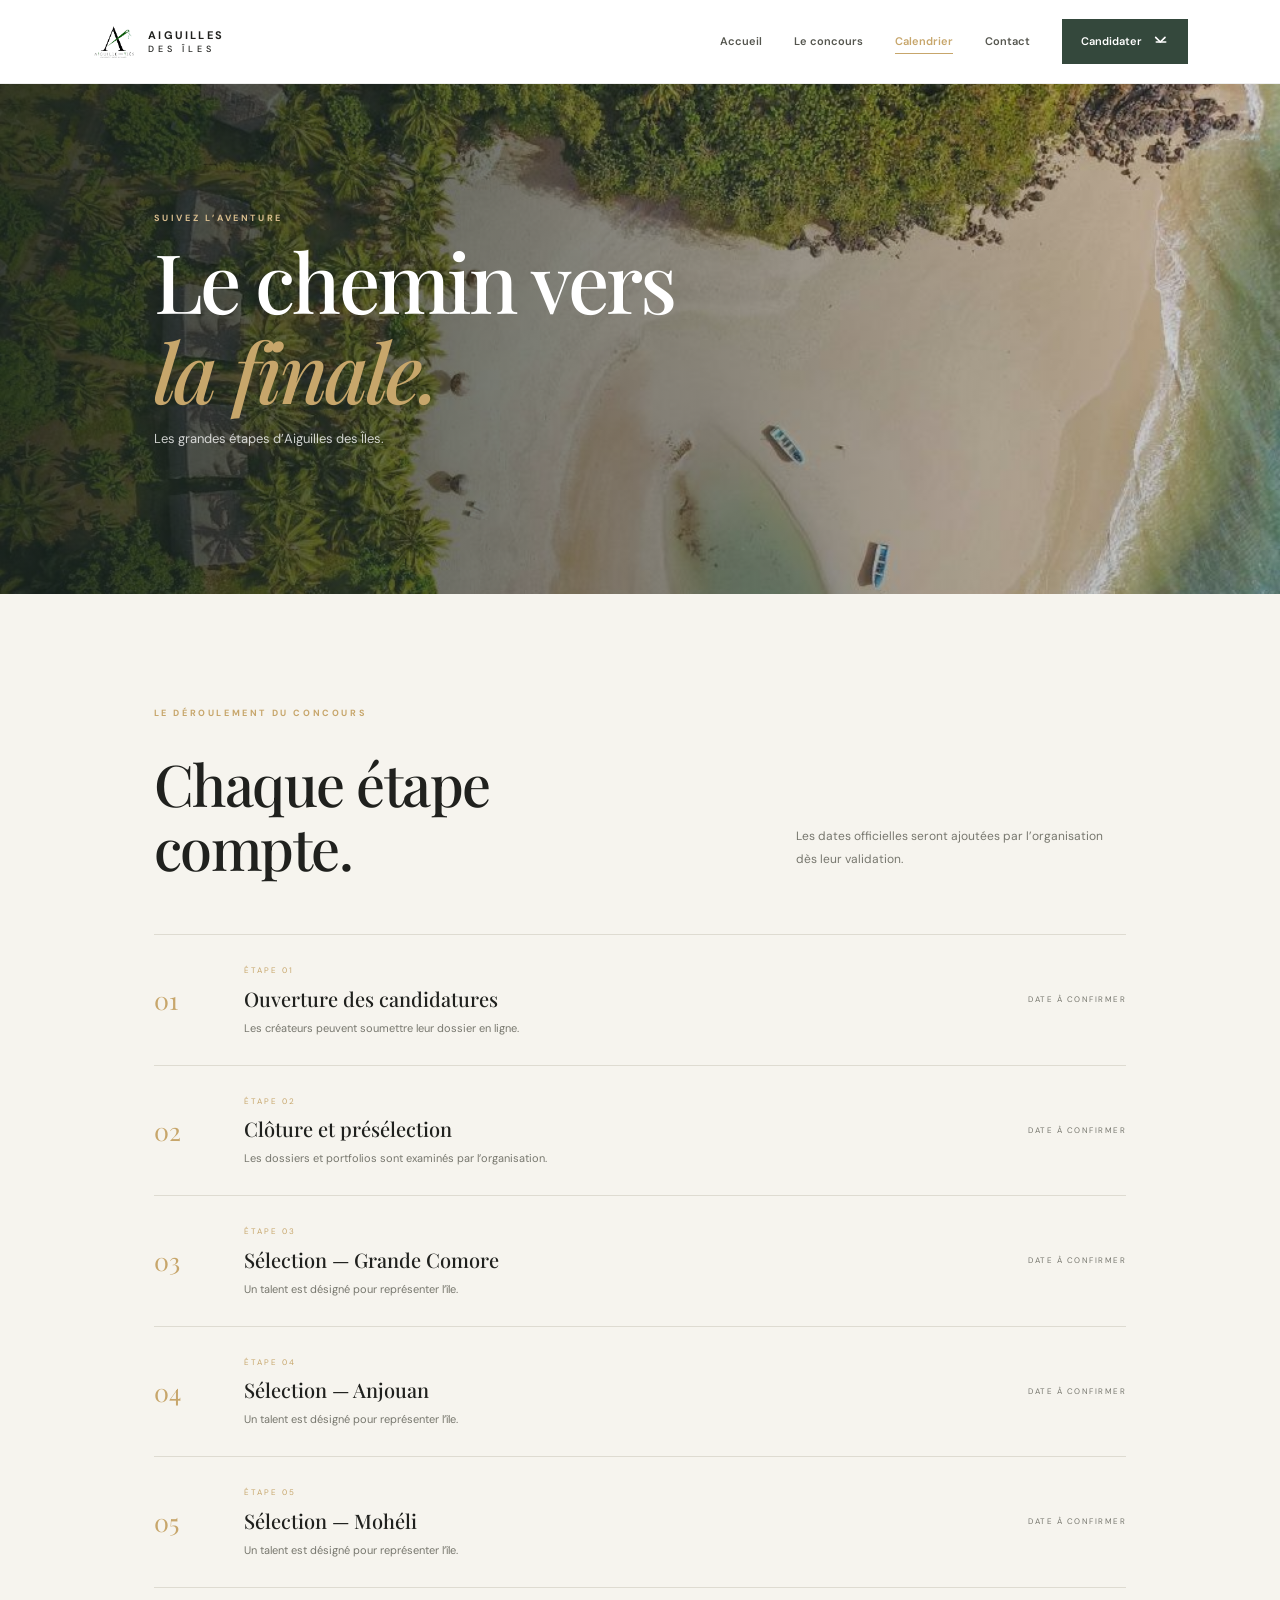
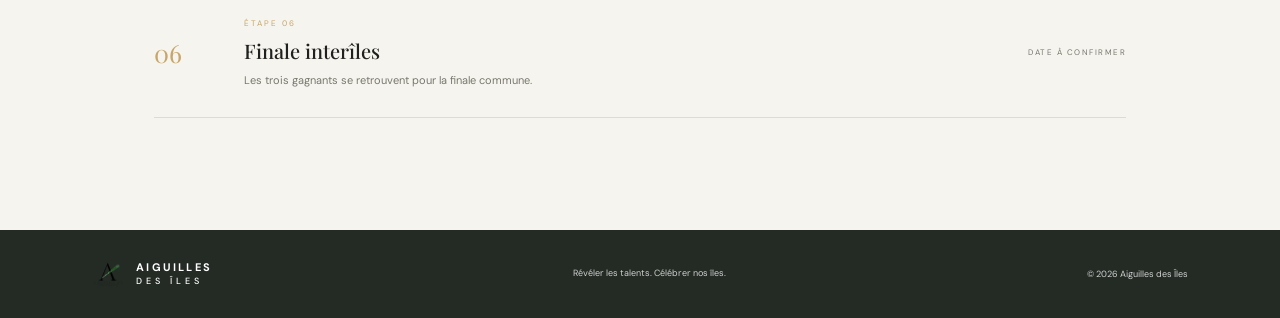
==== commit 02b0d752: "troisième commit" ====
--- a/calendrier.html
+++ b/calendrier.html
@@ -26,7 +26,7 @@
     <a href="concours.html" data-page="concours">Le concours</a>
     <a href="calendrier.html" data-page="calendrier" aria-current="page">Calendrier</a>
     <a href="contact.html" data-page="contact">Contact</a>
-    <a class="nav-cta" href="candidature.html" data-page="candidature">Candidater <span aria-hidden="true">↗</span></a>
+    <a class="nav-cta" href="candidature.html" data-page="candidature">Candidater <svg class="icon icon-arrow" aria-hidden="true" width="16" height="16" viewBox="0 0 24 24" fill="none" stroke="currentColor" stroke-width="2.5" stroke-linecap="round" stroke-linejoin="round"><path d="M18 5l-7 7-7-7"/><path d="M5 12h14"/></svg></a>
   </nav>
 </header>
 <main id="main-content">
--- a/css/styles.css
+++ b/css/styles.css
@@ -268,6 +268,37 @@
 .light-link { color: var(--color-white); }
 .dark-link { color: var(--color-green); margin-top: var(--space-lg); }
 
+/* SVG Icons */
+.icon {
+  display: inline-block;
+  vertical-align: middle;
+  flex-shrink: 0;
+}
+
+.icon-arrow {
+  margin-left: 8px;
+  transition: transform var(--transition-base);
+}
+
+.icon-down {
+  margin-left: 8px;
+  transition: transform var(--transition-base);
+}
+
+.icon-check {
+  color: var(--color-gold);
+  flex-shrink: 0;
+  margin-top: 1px;
+}
+
+.text-link:hover .icon-arrow,
+.text-link:hover .icon-down,
+.button:hover .icon-arrow,
+.button:hover .icon-down,
+.nav-cta:hover .icon-arrow {
+  transform: translateX(4px);
+}
+
 /* --------------------------------------------------------------------------
    Buttons
    -------------------------------------------------------------------------- */
@@ -1192,8 +1223,17 @@
   align-items: center;
   justify-content: space-between;
   gap: 20px;
-  background: var(--color-paper);
+  background: var(--color-green-dark);
+  color: var(--color-white);
   flex-wrap: wrap;
+}
+
+.site-footer a {
+  color: var(--color-white);
+}
+
+.site-footer a:hover {
+  color: var(--color-gold);
 }
 
 .footer-brand .brand-mark {
@@ -1209,7 +1249,7 @@
 .site-footer p,
 .copyright {
   font-size: var(--fs-copyright);
-  color: var(--color-muted);
+  color: var(--color-white-78);
   margin: 0;
 }
 
@@ -1383,7 +1423,7 @@
 @media (max-width: 650px) {
   .hero {
     min-height: 650px;
-    background-attachment: scroll;
+    background-attachment: fixed;
     background-position: 58% center;
   }
 
@@ -1413,7 +1453,7 @@
 
   .page-hero,
   .island-photo {
-    background-attachment: scroll;
+    background-attachment: fixed;
   }
 
   .intro-grid,
@@ -1510,11 +1550,29 @@
 
   input[type="date"] {
     max-width: 100%;
+    /* Fix date input overflow on mobile */
+    min-width: 0;
+    overflow: hidden;
+    text-overflow: ellipsis;
+    white-space: nowrap;
   }
 
   /* Ensure file inputs don't overflow */
   input[type="file"] {
     max-width: 100%;
+  }
+
+  /* Fix date picker specific issues on iOS Safari */
+  @supports (-webkit-appearance: none) {
+    input[type="date"]::-webkit-datetime-edit {
+      overflow: hidden;
+    }
+    input[type="date"]::-webkit-datetime-edit-fields-wrapper {
+      overflow: hidden;
+    }
+    input[type="date"]::-webkit-calendar-picker-indicator {
+      opacity: 1;
+    }
   }
 
   .contact-page {
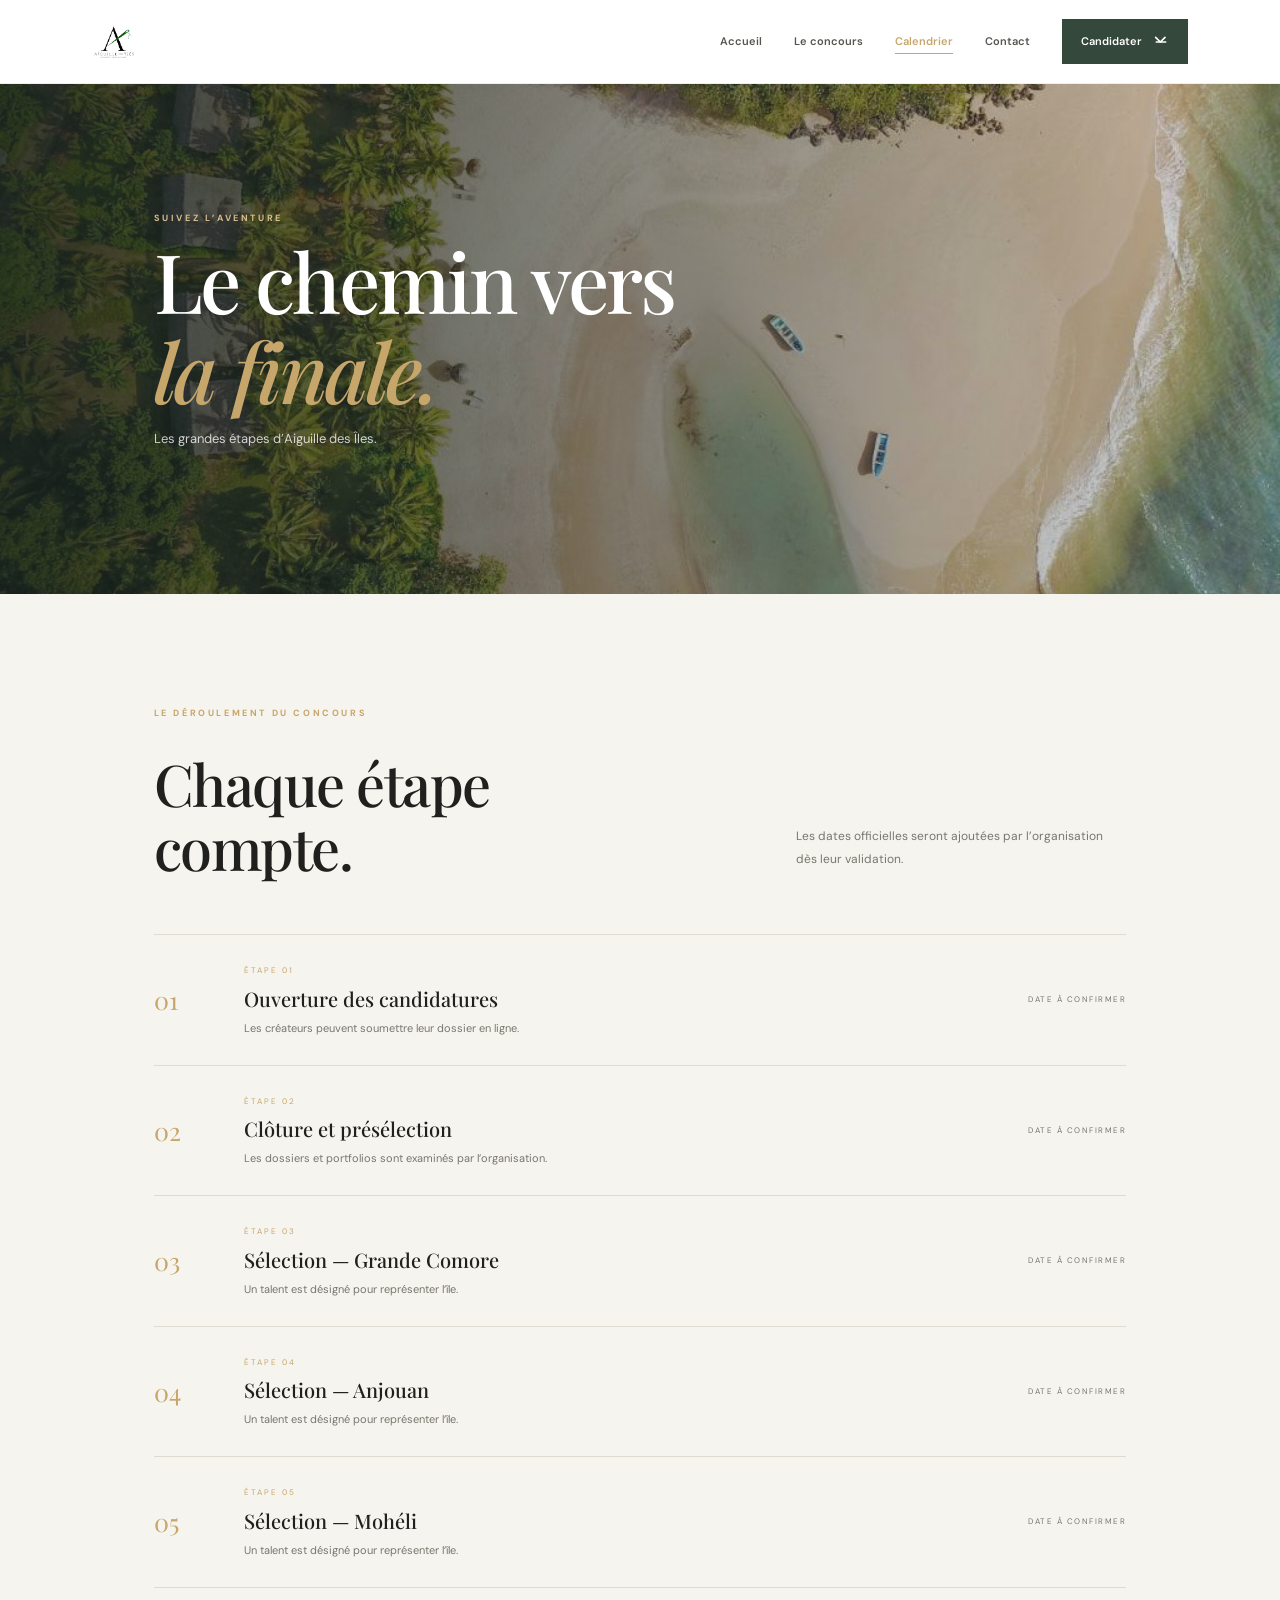
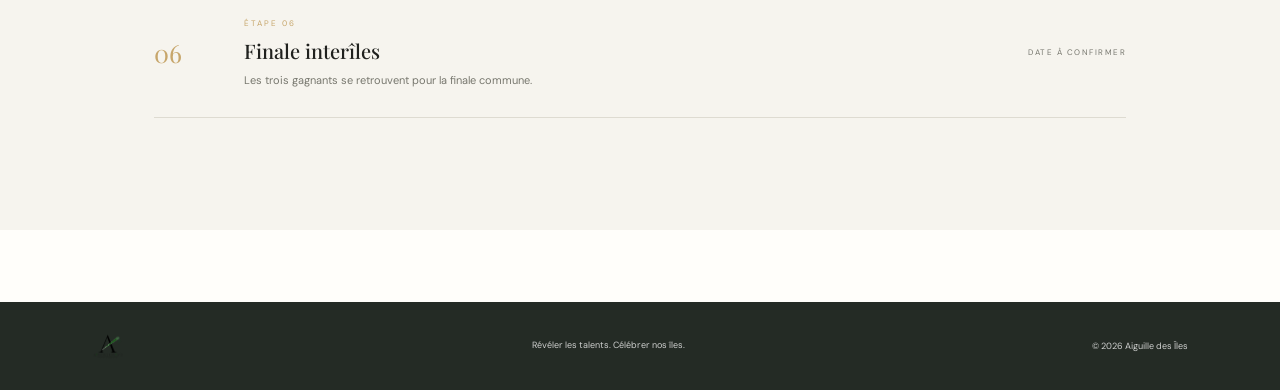
==== commit 423b7399: "7 commit" ====
--- a/calendrier.html
+++ b/calendrier.html
@@ -3,8 +3,8 @@
 <head>
   <meta charset="UTF-8">
   <meta name="viewport" content="width=device-width, initial-scale=1.0">
-  <meta name="description" content="Aiguilles des Îles — Suivez les grandes étapes du concours : ouverture des candidatures, sélections insulaires et finale interîles.">
-  <title>Calendrier | Aiguilles des Îles</title>
+  <meta name="description" content="Aiguille des Îles — Suivez les grandes étapes du concours : ouverture des candidatures, sélections insulaires et finale interîles.">
+  <title>Calendrier | Aiguille des Îles</title>
   <link rel="preconnect" href="https://fonts.googleapis.com">
   <link rel="preconnect" href="https://fonts.gstatic.com" crossorigin>
   <link href="https://fonts.googleapis.com/css2?family=DM+Sans:wght@400;500;600;700&family=Playfair+Display:wght@500;600;700&display=swap" rel="stylesheet">
@@ -16,7 +16,7 @@
 <header class="site-header" role="banner">
   <a class="brand" href="index.html" aria-label="Aiguilles des Îles - Accueil">
     <span class="brand-mark" aria-hidden="true"><img src="assets/images/logo-aiguilles-iles.png" alt="Aiguilles des Îles"></span>
-    <span class="brand-name">AIGUILLES <small>DES ÎLES</small></span>
+   
   </a>
   <button class="menu-toggle" aria-label="Ouvrir le menu" aria-expanded="false" aria-controls="main-nav">
     <span aria-hidden="true"></span><span aria-hidden="true"></span>
@@ -34,7 +34,7 @@
     <div class="page-hero-content reveal">
       <p class="eyebrow light">SUIVEZ L&rsquo;AVENTURE</p>
       <h1 id="page-hero-title">Le chemin vers<br><em>la finale.</em></h1>
-      <p>Les grandes étapes d&rsquo;Aiguilles des Îles.</p>
+      <p>Les grandes étapes d&rsquo;Aiguille des Îles.</p>
     </div>
   </section>
 
@@ -103,12 +103,12 @@
   </section>
 </main>
 <footer class="site-footer" role="contentinfo">
-  <a class="brand footer-brand" href="index.html" aria-label="Aiguilles des Îles - Accueil">
-    <span class="brand-mark" aria-hidden="true"><img src="assets/images/logo-aiguilles-iles.png" alt="Aiguilles des Îles"></span>
-    <span class="brand-name">AIGUILLES <small>DES ÎLES</small></span>
+  <a class="brand footer-brand" href="index.html" aria-label="Aiguille des Îles - Accueil">
+    <span class="brand-mark" aria-hidden="true"><img src="assets/images/logo-aiguilles-iles.png" alt="Aiguille des Îles"></span>
+    
   </a>
   <p>Révéler les talents. Célébrer nos îles.</p>
-  <span class="copyright">© <span class="year" aria-live="polite"></span> Aiguilles des Îles</span>
+  <span class="copyright">© <span class="year" aria-live="polite"></span> Aiguille des Îles</span>
 </footer>
 </body>
 </html>
--- a/css/styles.css
+++ b/css/styles.css
@@ -355,6 +355,10 @@
   padding: var(--section-padding);
 }
 
+.application.section-pad {
+  padding-bottom: calc(var(--section-padding) + var(--space-7xl));
+}
+
 .container {
   width: 100%;
   max-width: 1200px;
@@ -517,6 +521,7 @@
 
 main {
   padding-top: var(--header-height);
+  padding-bottom: var(--space-7xl);
 }
 
 /* --------------------------------------------------------------------------
@@ -535,10 +540,10 @@
 }
 
 .hero-home {
-  background-image: linear-gradient(90deg, var(--color-green-85), var(--color-green-40) 48%, var(--color-green-15)), url("../assets/images/photo_accueil.jpg");
+  background-image: linear-gradient(90deg, var(--color-green-85), var(--color-green-40) 48%, var(--color-green-15)), url("../assets/images/photo_acc.png");
   background-size: cover;
   background-position: center 38%;
-  background-attachment: fixed;
+  background-attachment: scroll;
 }
 
 .hero-content {
@@ -625,7 +630,7 @@
   position: relative;
   background-size: cover;
   background-position: center;
-  background-attachment: fixed;
+  background-attachment: scroll;
   color: var(--color-white);
 }
 
@@ -662,11 +667,13 @@
 }
 
 .page-hero-application {
-  background-image: url("../assets/images/photo_accueil.jpg");
+  background-image: url("../assets/images/IMG_6166.jpg");
+  background-position: center 35%;
 }
 
 .page-hero-contact {
-  background-image: url("../assets/images/anjouan.webp");
+  background-image: url("../assets/images/IMG_6165.jpg");
+  background-position: center 30%;
 }
 
 /* --------------------------------------------------------------------------
@@ -760,8 +767,8 @@
 .island-photo {
   height: 340px;
   background-size: cover;
-  background-position: center;
-  background-attachment: fixed;
+  background-position: center 40%;
+  background-attachment: scroll;
   filter: saturate(0.75);
   transition: transform var(--transition-image), filter var(--transition-image);
 }
@@ -989,6 +996,7 @@
   display: grid;
   grid-template-columns: 0.8fr 1.2fr;
   gap: 9%;
+  padding-bottom: var(--space-9xl);
 }
 
 .application-heading {
@@ -1007,6 +1015,7 @@
   padding: 22px;
   background: var(--color-cream);
   max-width: 320px;
+  border-left: 3px solid var(--color-gold);
 }
 
 .application-reminder strong {
@@ -1025,32 +1034,52 @@
 .application-form,
 .contact-form {
   background: var(--color-cream);
-  padding: 35px;
+  padding: 40px;
+  margin-bottom: var(--space-6xl);
+  border: 1px solid var(--color-line);
+  position: relative;
+}
+
+.application-form::before,
+.contact-form::before {
+  content: '';
+  position: absolute;
+  top: 0;
+  left: 0;
+  right: 0;
+  height: 4px;
+  background: linear-gradient(90deg, var(--color-gold), var(--color-green));
 }
 
 .form-topline {
   display: flex;
   justify-content: space-between;
+  align-items: center;
   padding-bottom: 20px;
   border-bottom: 1px solid var(--color-line);
-  margin-bottom: 25px;
+  margin-bottom: 28px;
   color: var(--color-gold);
   font-size: 8px;
   letter-spacing: 1.8px;
   font-weight: 700;
 }
 
+.form-topline span:last-child {
+  color: var(--color-muted);
+  font-weight: 500;
+}
+
 .form-grid {
   display: grid;
   grid-template-columns: 1fr 1fr;
-  gap: 19px 16px;
+  gap: 22px 18px;
 }
 
 .form-grid label,
 .contact-form label {
   display: flex;
   flex-direction: column;
-  gap: 9px;
+  gap: 10px;
   font-size: var(--fs-form-label);
   font-weight: 700;
   color: #53544c;
@@ -1063,41 +1092,70 @@
 input, select, textarea {
   width: 100%;
   border: 1px solid var(--color-line);
-  border-radius: var(--radius-none);
+  border-radius: var(--radius-sm);
   background: var(--color-paper);
-  padding: 13px 12px;
+  padding: 14px 14px;
   color: var(--color-ink);
   font: var(--fs-form-input) var(--font-sans);
   outline: none;
-  transition: border-color var(--transition-base), box-shadow var(--transition-base);
+  transition: border-color var(--transition-base), box-shadow var(--transition-base), background var(--transition-base);
+}
+
+input:hover, select:hover, textarea:hover {
+  border-color: var(--color-muted);
 }
 
 input:focus, select:focus, textarea:focus {
   border-color: var(--color-focus);
-  box-shadow: 0 0 0 3px rgba(199, 166, 107, 0.2);
+  box-shadow: 0 0 0 3px rgba(199, 166, 107, 0.25);
+  background: var(--color-white);
 }
 
 input:invalid:not(:placeholder-shown),
 select:invalid:not(:placeholder-shown),
 textarea:invalid:not(:placeholder-shown) {
   border-color: var(--color-error-text);
+  background: var(--color-error-bg);
 }
 
 textarea {
   resize: vertical;
-  min-height: 100px;
+  min-height: 110px;
+  line-height: 1.6;
+}
+
+.upload-label {
+  position: relative;
 }
 
 .upload-label small {
   font-weight: 400;
   color: var(--color-muted);
   line-height: 1.5;
-  margin-top: 4px;
+  margin-top: 6px;
   display: block;
 }
 
 input[type="file"] {
-  padding: 10px;
+  padding: 12px;
+  cursor: pointer;
+}
+
+input[type="file"]::file-selector-button {
+  background: var(--color-green);
+  color: var(--color-white);
+  border: none;
+  padding: 10px 18px;
+  margin-right: 14px;
+  font: 600 var(--fs-button) var(--font-sans);
+  border-radius: var(--radius-sm);
+  cursor: pointer;
+  transition: background var(--transition-base), transform var(--transition-base);
+}
+
+input[type="file"]::file-selector-button:hover {
+  background: #2d3d34;
+  transform: translateY(-1px);
 }
 
 /* Fix date input on mobile - ensure it doesn't overflow */
@@ -1110,42 +1168,64 @@
 .consent {
   display: flex;
   gap: 10px;
-  align-items: center;
-  margin: 25px 0;
+  align-items: flex-start;
+  margin: 30px 0;
   color: var(--color-muted);
   font-size: 10px;
+  line-height: 1.5;
 }
 
 .consent input {
   width: auto;
+  min-width: 18px;
+  height: 18px;
   accent-color: var(--color-green);
+  margin-top: 2px;
+  flex-shrink: 0;
 }
 
 .form-disclaimer {
   color: #8a887e;
   font-size: 9px;
   line-height: 1.6;
-  margin: 17px 0 0;
+  margin: 22px 0 0;
+  padding-top: 18px;
+  border-top: 1px solid var(--color-line);
 }
 
 .form-message {
   display: none;
-  padding: 14px;
-  margin-top: 18px;
+  padding: 16px 18px;
+  margin-top: 20px;
   background: var(--color-success-bg);
   color: var(--color-success-text);
   font-size: 11px;
   line-height: 1.6;
   border-radius: var(--radius-sm);
+  border-left: 3px solid var(--color-green);
 }
 
 .form-message.show {
   display: block;
+  animation: slideIn 0.3s ease;
+}
+
+@keyframes slideIn {
+  from { opacity: 0; transform: translateY(-10px); }
+  to { opacity: 1; transform: translateY(0); }
 }
 
 .form-message.error {
   background: var(--color-error-bg);
   color: var(--color-error-text);
+  border-left-color: var(--color-error-text);
+}
+
+.application-form .button,
+.contact-form .button {
+  width: 100%;
+  margin-top: 8px;
+  padding: 18px 24px;
 }
 
 /* --------------------------------------------------------------------------
@@ -1385,6 +1465,7 @@
 
   main {
     padding-top: var(--header-height-mobile);
+    padding-bottom: var(--space-4xl);
   }
 
   .hero {
@@ -1398,6 +1479,34 @@
 
   .section-pad {
     padding: var(--section-padding-mobile);
+  }
+
+  .application.section-pad {
+    padding-bottom: calc(var(--section-padding-mobile) + var(--space-6xl));
+  }
+
+  .application {
+    grid-template-columns: 1fr;
+    gap: 50px;
+    padding-bottom: var(--space-7xl);
+  }
+
+  .application-heading {
+    align-self: auto;
+    text-align: center;
+  }
+
+  .application-heading > p {
+    max-width: none;
+    margin: 0 auto;
+  }
+
+  .application-reminder {
+    max-width: none;
+    margin: 30px auto 0;
+    border-left: none;
+    border-top: 3px solid var(--color-gold);
+    text-align: center;
   }
 
   .requirements-content {
@@ -1423,8 +1532,8 @@
 @media (max-width: 650px) {
   .hero {
     min-height: 650px;
-    background-attachment: fixed;
-    background-position: 58% center;
+    background-attachment: scroll;
+    background-position: center 45%;
   }
 
   .hero-content {
@@ -1453,7 +1562,12 @@
 
   .page-hero,
   .island-photo {
-    background-attachment: fixed;
+    background-attachment: scroll;
+  }
+
+  .page-hero {
+    height: 480px;
+    min-height: 400px;
   }
 
   .intro-grid,
@@ -1500,10 +1614,28 @@
 
   .island-photo {
     height: 390px;
+    background-attachment: scroll;
+    background-position: center 40%;
   }
 
   .page-hero {
     height: 440px;
+  }
+
+  .page-hero-fashion {
+    background-position: center 40%;
+  }
+
+  .page-hero-calendar {
+    background-position: center 50%;
+  }
+
+  .page-hero-application {
+    background-position: center 30%;
+  }
+
+  .page-hero-contact {
+    background-position: center 35%;
   }
 
   .page-hero-content {
@@ -1539,7 +1671,14 @@
 
   .application-form,
   .contact-form {
-    padding: 23px 18px;
+    padding: 24px 18px;
+    margin-bottom: var(--space-6xl);
+  }
+
+  .application-form .button,
+  .contact-form .button {
+    padding: 16px 20px;
+    font-size: var(--fs-button);
   }
 
   /* Mobile form fixes - prevent overflow */
@@ -1560,6 +1699,13 @@
   /* Ensure file inputs don't overflow */
   input[type="file"] {
     max-width: 100%;
+    padding: 10px;
+  }
+
+  input[type="file"]::file-selector-button {
+    padding: 8px 14px;
+    font-size: 10px;
+    margin-right: 10px;
   }
 
   /* Fix date picker specific issues on iOS Safari */
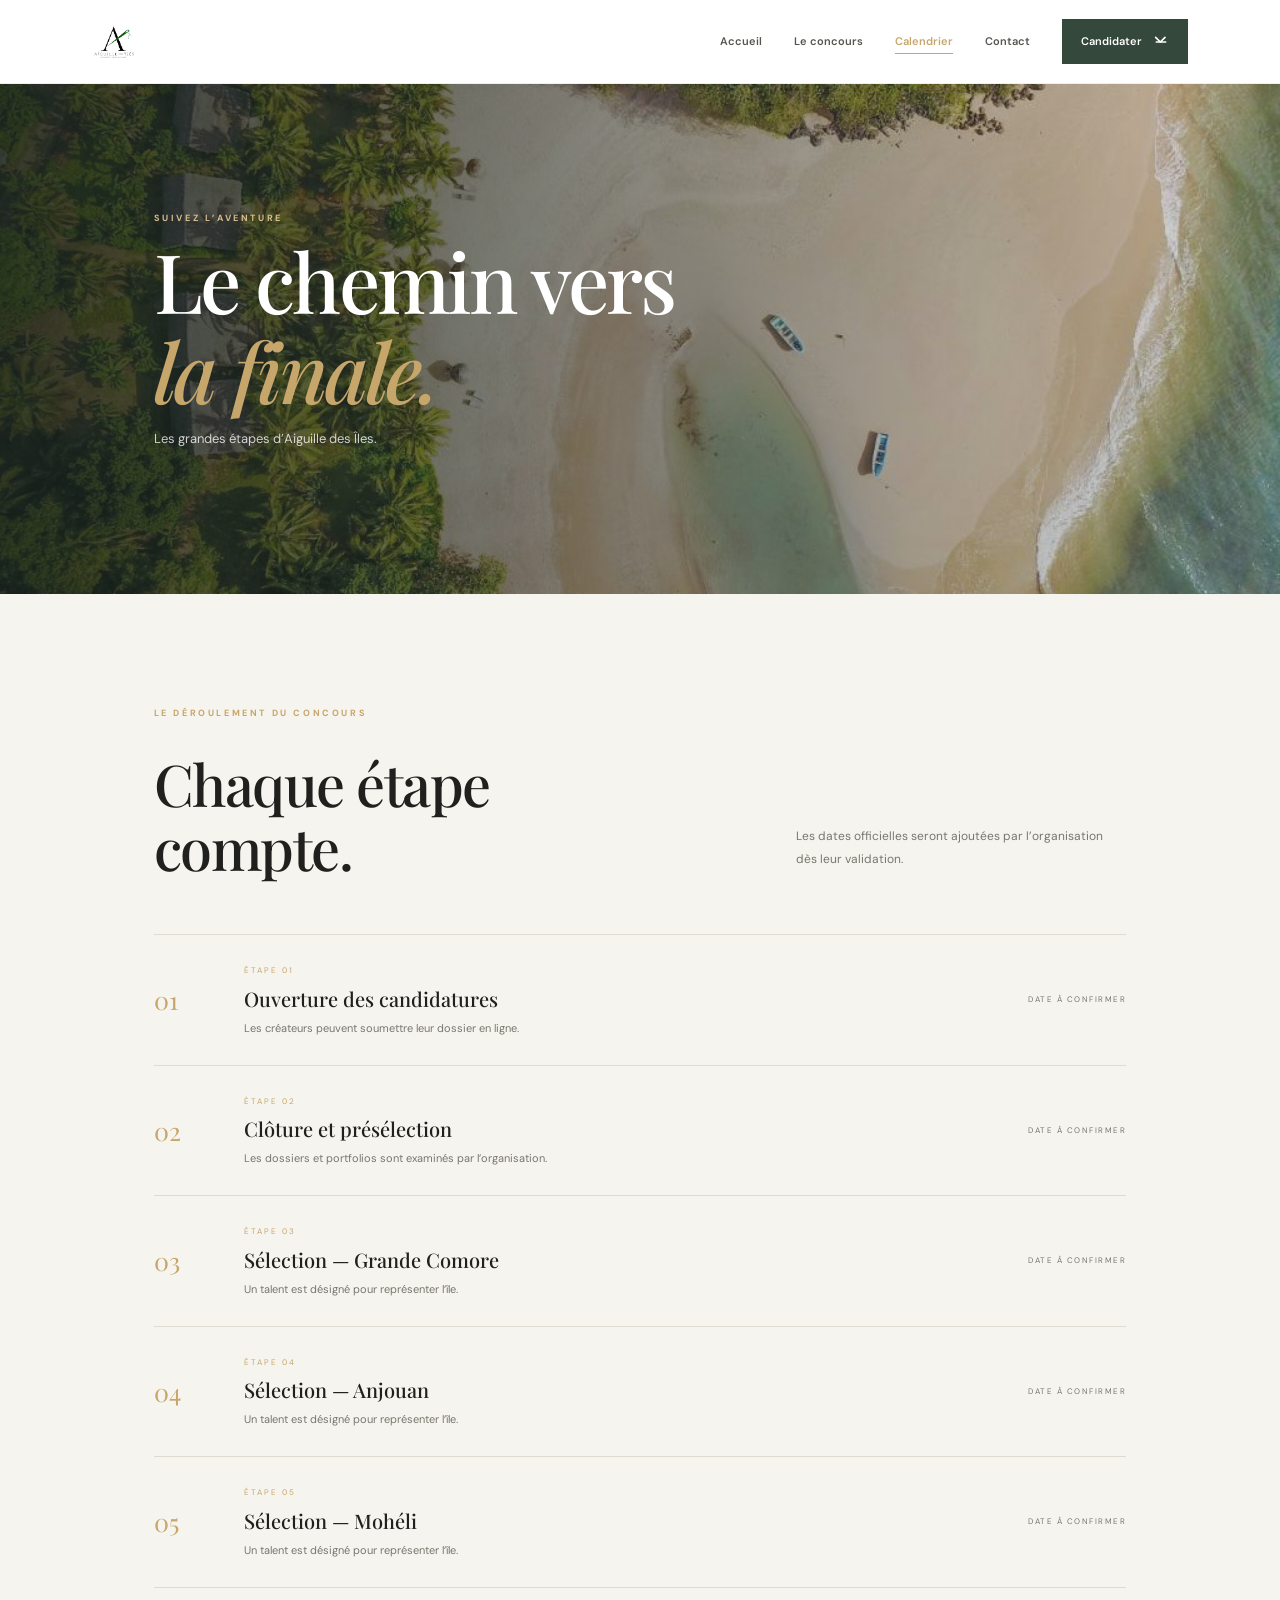
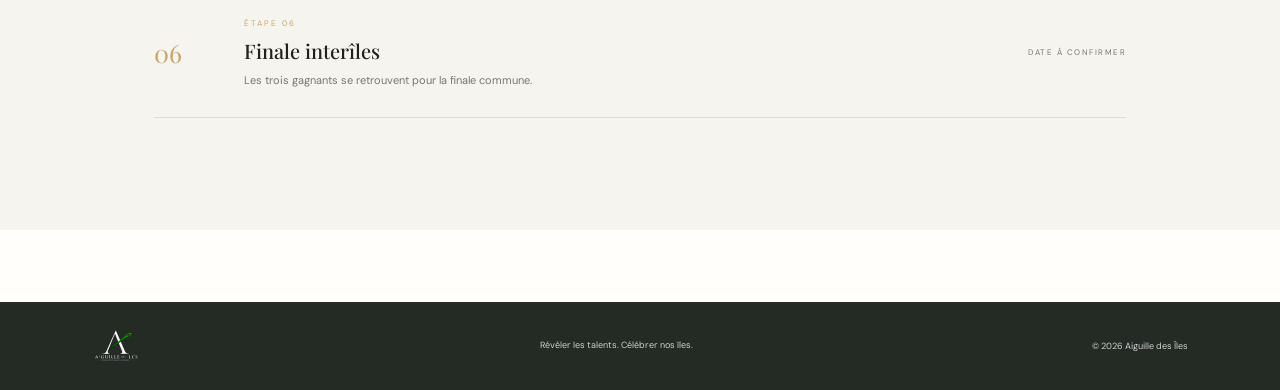
==== commit 036b33b7: "8 commit" ====
--- a/calendrier.html
+++ b/calendrier.html
@@ -104,7 +104,7 @@
 </main>
 <footer class="site-footer" role="contentinfo">
   <a class="brand footer-brand" href="index.html" aria-label="Aiguille des Îles - Accueil">
-    <span class="brand-mark" aria-hidden="true"><img src="assets/images/logo-aiguilles-iles.png" alt="Aiguille des Îles"></span>
+    <span class="brand-mark" aria-hidden="true"><img src="assets/images/906E5517-88B5-470D-8A6B-3D6CE0A4C094.PNG" alt="Aiguille des Îles"></span>
     
   </a>
   <p>Révéler les talents. Célébrer nos îles.</p>
--- a/css/styles.css
+++ b/css/styles.css
@@ -540,7 +540,7 @@
 }
 
 .hero-home {
-  background-image: linear-gradient(90deg, var(--color-green-85), var(--color-green-40) 48%, var(--color-green-15)), url("../assets/images/photo_acc.png");
+  background-image: linear-gradient(90deg, var(--color-green-85), var(--color-green-40) 48%, var(--color-green-15)), url("../assets/images/F44CAD52-5895-401E-AB9C-CC21CCABED38.jpg");
   background-size: cover;
   background-position: center 38%;
   background-attachment: scroll;
